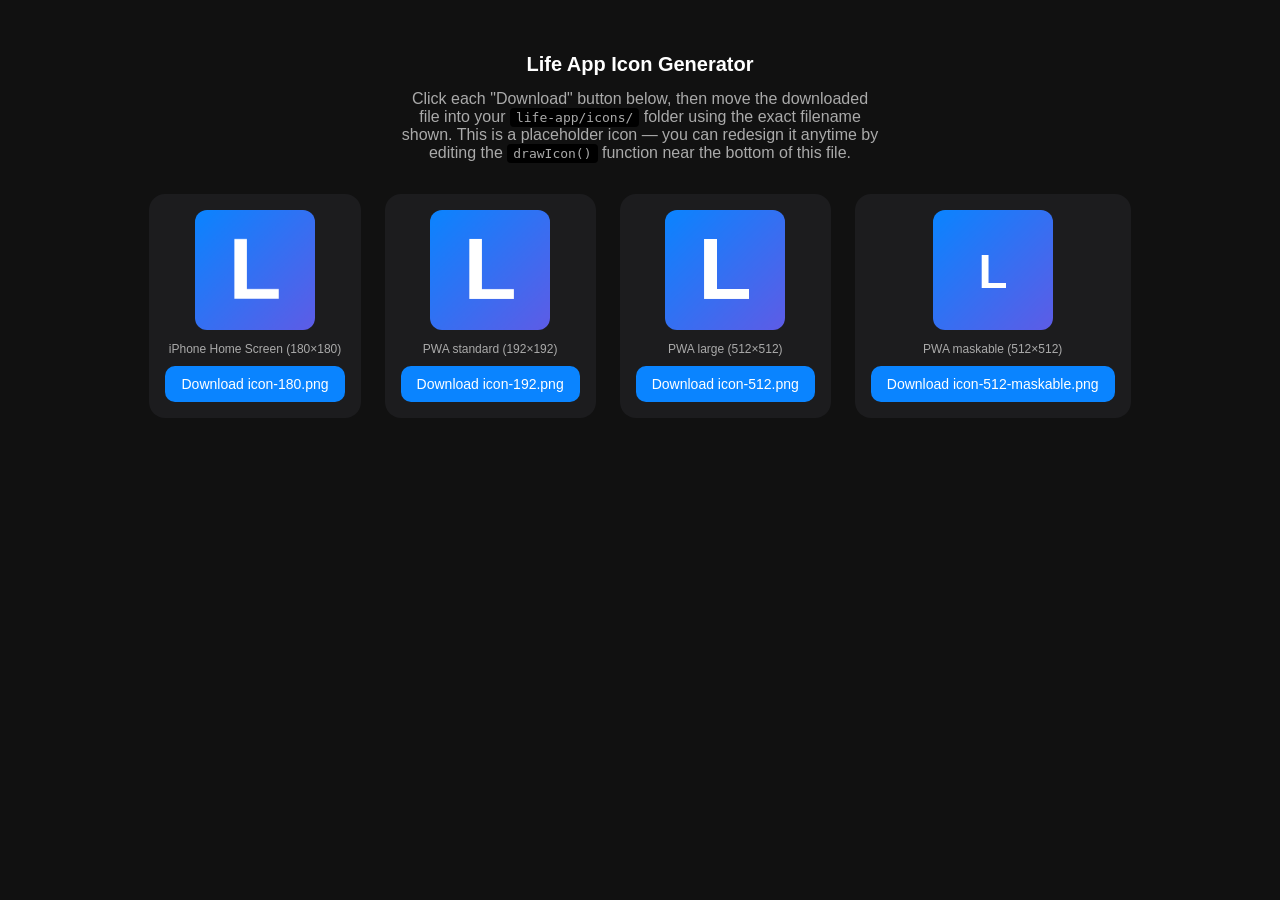
==== icon-generator.html @ 4d59efdd "Initial foundation: PWA shell, design system, navigation, data layer Built as life-app before the Li" ====
<!DOCTYPE html>
<!--
  icon-generator.html
  ---------------------------------------------------------------------
  This page is a TOOL, not part of the app itself. You open it once in
  your browser, click each "Download" button, and save the file into
  the life-app/icons/ folder. That gives the app the icon images iOS
  needs to show on your Home Screen. After that, you never need to
  open this page again (unless you want to redesign the icon later).

  Why this exists: normally you'd make an icon in a design tool like
  Photoshop or Figma. This page draws one directly in the browser using
  <canvas> instead, so you don't need to install anything extra.
-->
<html lang="en">
<head>
<meta charset="UTF-8" />
<title>Life App — Icon Generator</title>
<style>
  body { font-family: -apple-system, BlinkMacSystemFont, sans-serif; background: #111; color: #fff; padding: 32px; text-align: center; }
  h1 { font-size: 20px; }
  p { color: #aaa; max-width: 480px; margin: 8px auto 32px; }
  .row { display: flex; flex-wrap: wrap; gap: 24px; justify-content: center; }
  .card { background: #1c1c1e; border-radius: 16px; padding: 16px; }
  canvas { border-radius: 12px; display: block; margin: 0 auto 12px; }
  button { background: #0a84ff; color: #fff; border: none; border-radius: 10px; padding: 10px 16px; font-size: 14px; cursor: pointer; }
  button:hover { background: #3396ff; }
  code { background: #000; padding: 2px 6px; border-radius: 4px; }
</style>
</head>
<body>
  <h1>Life App Icon Generator</h1>
  <p>
    Click each "Download" button below, then move the downloaded file into
    your <code>life-app/icons/</code> folder using the exact filename shown.
    This is a placeholder icon — you can redesign it anytime by editing the
    <code>drawIcon()</code> function near the bottom of this file.
  </p>
  <div class="row" id="cards"></div>

<script>
// Each icon iOS/PWA needs, with its target pixel size and expected filename.
const ICONS = [
  { size: 180, filename: 'icon-180.png', label: 'iPhone Home Screen (180×180)' },
  { size: 192, filename: 'icon-192.png', label: 'PWA standard (192×192)' },
  { size: 512, filename: 'icon-512.png', label: 'PWA large (512×512)' },
  { size: 512, filename: 'icon-512-maskable.png', label: 'PWA maskable (512×512)', maskable: true },
];

// Draws the actual icon artwork onto a canvas context.
// size = the canvas width/height in pixels. maskable = leave extra padding
// around the edges, since Android crops maskable icons into different shapes.
function drawIcon(ctx, size, maskable) {
  const pad = maskable ? size * 0.16 : 0;

  // Background: a smooth diagonal gradient, iOS-app-icon style.
  const gradient = ctx.createLinearGradient(0, 0, size, size);
  gradient.addColorStop(0, '#0A84FF');
  gradient.addColorStop(1, '#5E5CE6');
  ctx.fillStyle = gradient;
  ctx.fillRect(0, 0, size, size);

  // A simple bold "L" mark, centered, representing "Life".
  ctx.fillStyle = '#FFFFFF';
  ctx.font = `bold ${size - pad * 2 - size * 0.28}px -apple-system, BlinkMacSystemFont, sans-serif`;
  ctx.textAlign = 'center';
  ctx.textBaseline = 'middle';
  ctx.fillText('L', size / 2, size / 2 + size * 0.04);
}

const cardsEl = document.getElementById('cards');

ICONS.forEach(({ size, filename, label, maskable }) => {
  const card = document.createElement('div');
  card.className = 'card';

  const canvas = document.createElement('canvas');
  // Draw at full resolution, but shrink the on-screen preview so it fits nicely.
  canvas.width = size;
  canvas.height = size;
  canvas.style.width = '120px';
  canvas.style.height = '120px';
  const ctx = canvas.getContext('2d');
  drawIcon(ctx, size, maskable);

  const caption = document.createElement('div');
  caption.textContent = label;
  caption.style.fontSize = '12px';
  caption.style.color = '#aaa';
  caption.style.marginBottom = '10px';

  const btn = document.createElement('button');
  btn.textContent = `Download ${filename}`;
  btn.onclick = () => {
    const link = document.createElement('a');
    link.download = filename;
    link.href = canvas.toDataURL('image/png');
    link.click();
  };

  card.appendChild(canvas);
  card.appendChild(caption);
  card.appendChild(btn);
  cardsEl.appendChild(card);
});
</script>
</body>
</html>
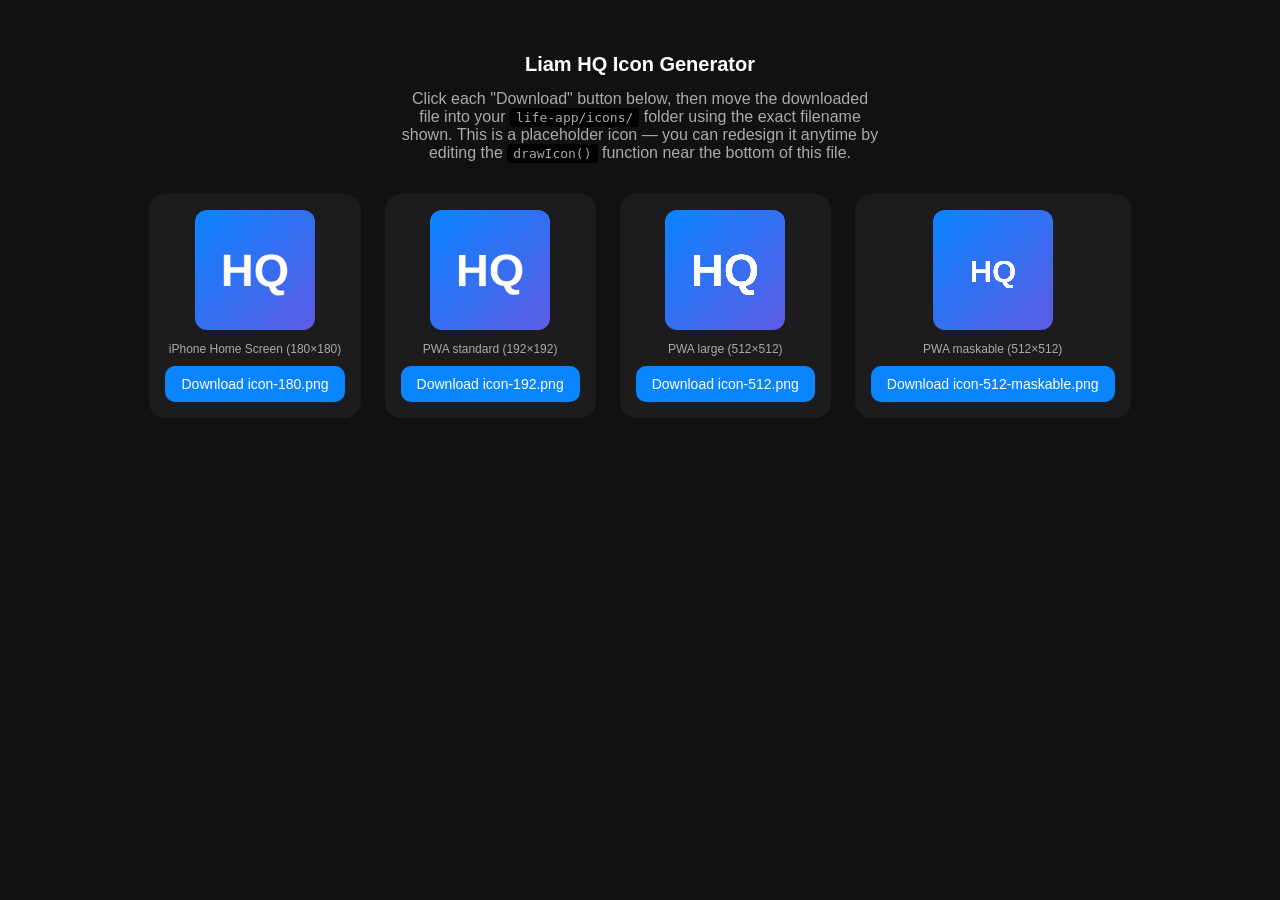
==== commit 58360b19: "Rebrand to Liam HQ, restructure nav to 5 pillars Rename app to Liam HQ (title, manifest, icon genera" ====
--- a/icon-generator.html
+++ b/icon-generator.html
@@ -15,7 +15,7 @@
 <html lang="en">
 <head>
 <meta charset="UTF-8" />
-<title>Life App — Icon Generator</title>
+<title>Liam HQ — Icon Generator</title>
 <style>
   body { font-family: -apple-system, BlinkMacSystemFont, sans-serif; background: #111; color: #fff; padding: 32px; text-align: center; }
   h1 { font-size: 20px; }
@@ -29,7 +29,7 @@
 </style>
 </head>
 <body>
-  <h1>Life App Icon Generator</h1>
+  <h1>Liam HQ Icon Generator</h1>
   <p>
     Click each "Download" button below, then move the downloaded file into
     your <code>life-app/icons/</code> folder using the exact filename shown.
@@ -60,12 +60,12 @@
   ctx.fillStyle = gradient;
   ctx.fillRect(0, 0, size, size);
 
-  // A simple bold "L" mark, centered, representing "Life".
+  // A simple bold "HQ" mark, centered.
   ctx.fillStyle = '#FFFFFF';
-  ctx.font = `bold ${size - pad * 2 - size * 0.28}px -apple-system, BlinkMacSystemFont, sans-serif`;
+  ctx.font = `bold ${(size - pad * 2) * 0.38}px -apple-system, BlinkMacSystemFont, sans-serif`;
   ctx.textAlign = 'center';
   ctx.textBaseline = 'middle';
-  ctx.fillText('L', size / 2, size / 2 + size * 0.04);
+  ctx.fillText('HQ', size / 2, size / 2 + size * 0.03);
 }
 
 const cardsEl = document.getElementById('cards');
